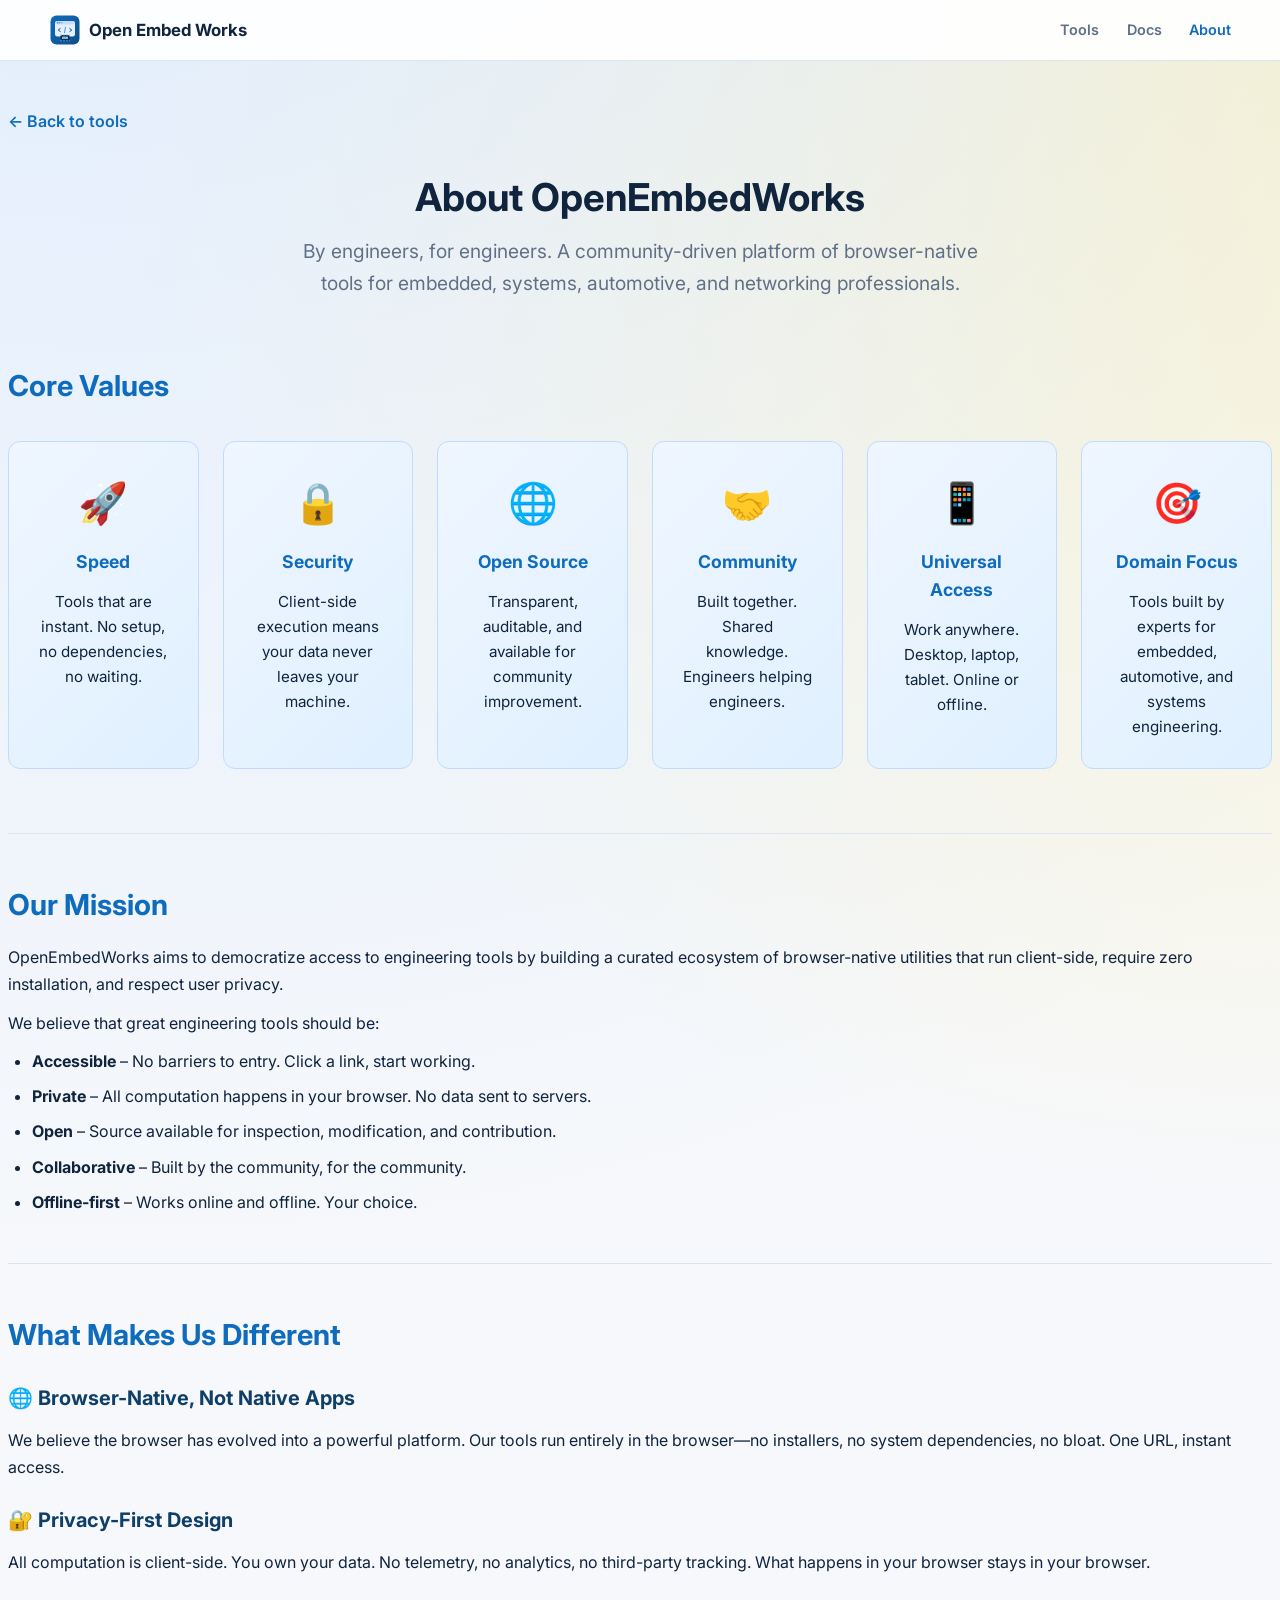
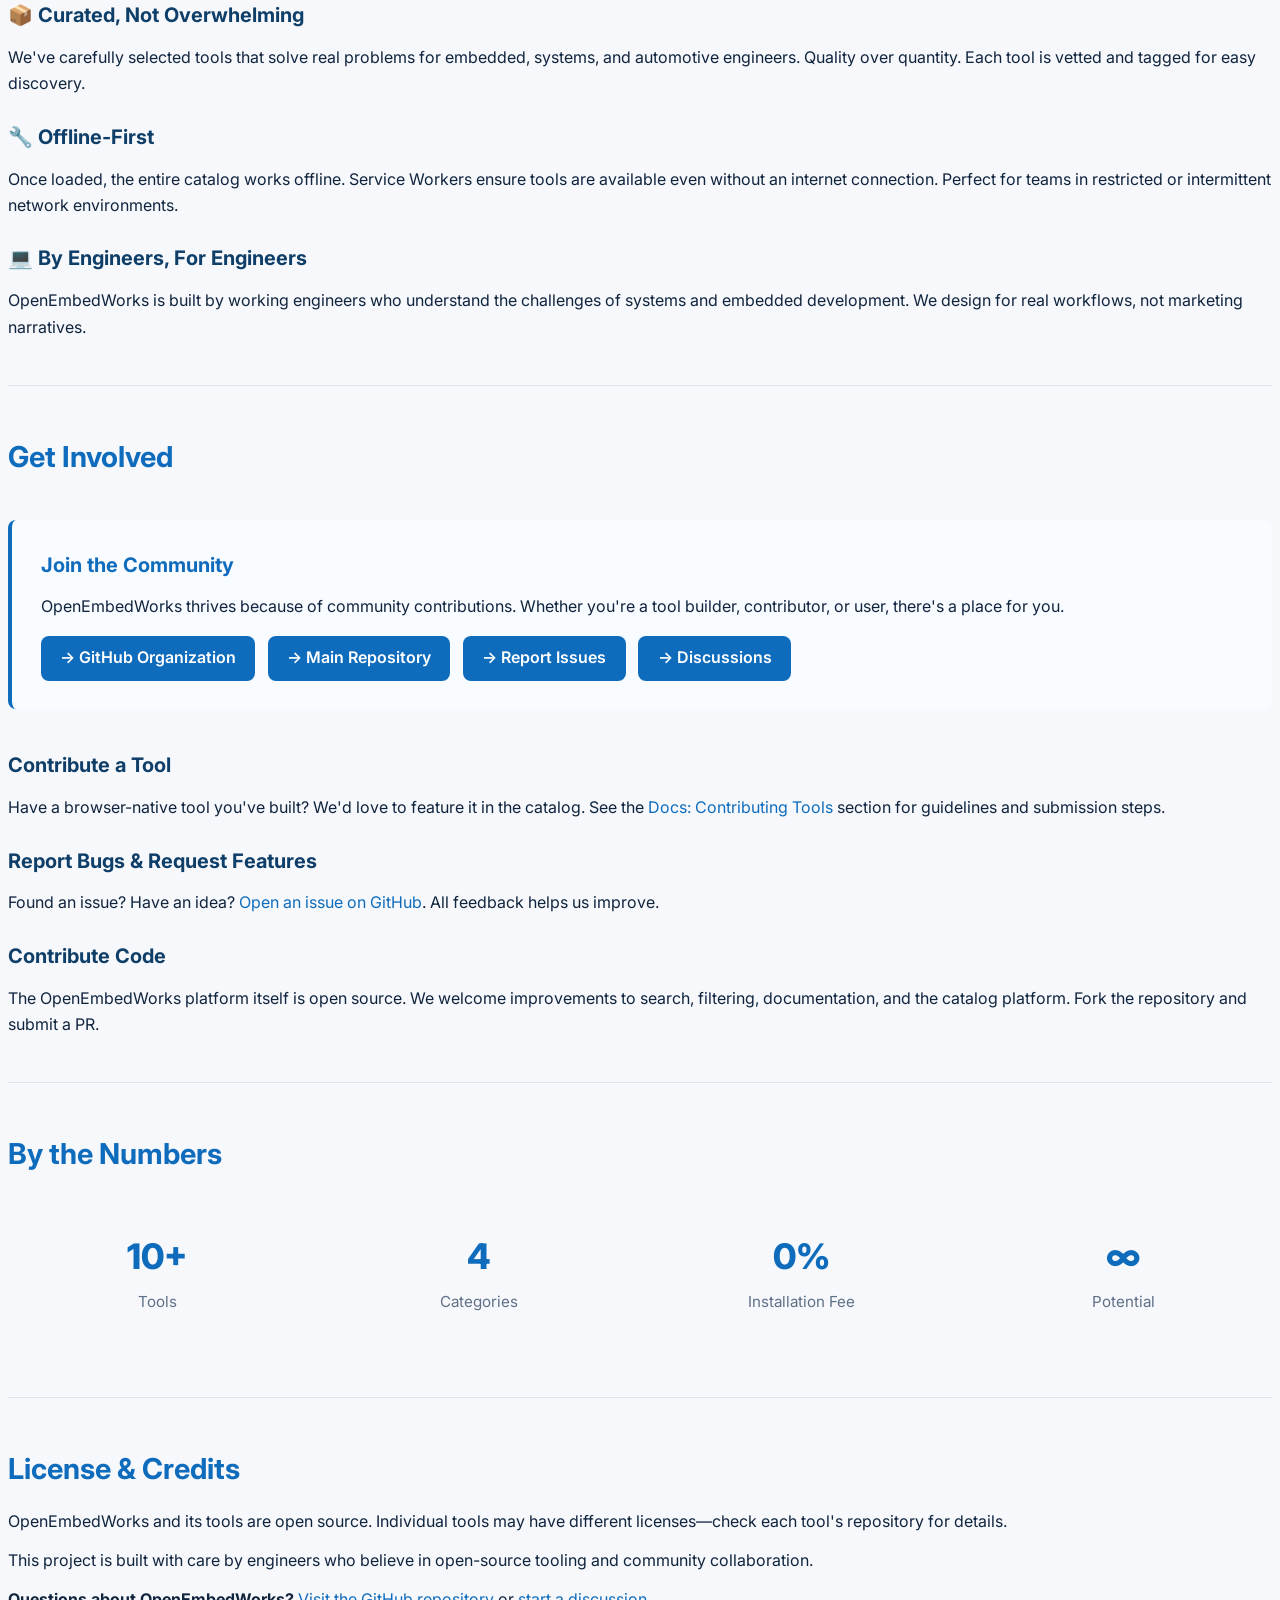
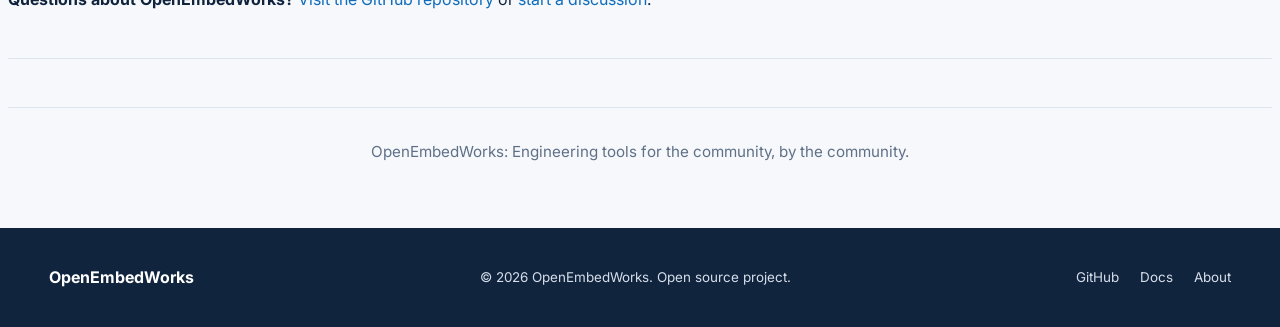
==== about.html @ 5eeb5088 "Add docs/about pages and refine catalog UI" ====
<!DOCTYPE html>
<html lang="en">
<head>
  <meta charset="UTF-8" />
  <meta name="viewport" content="width=device-width, initial-scale=1.0" />
  <title>About | OpenEmbedWorks</title>
  <meta name="description" content="Learn about OpenEmbedWorks: a community-driven, open-source platform for browser-native engineering tools." />
  <meta name="robots" content="index, follow" />
  <link rel="canonical" href="https://openembedworks.github.io/about.html" />

  <!-- Preconnect for fonts -->
  <link rel="preconnect" href="https://fonts.googleapis.com" />
  <link rel="preconnect" href="https://fonts.gstatic.com" crossorigin />
  <link
    href="https://fonts.googleapis.com/css2?family=Inter:wght@400;500;600;700;800&family=JetBrains+Mono:wght@400;500&display=swap"
    rel="stylesheet"
  />

  <!-- Stylesheet -->
  <link rel="stylesheet" href="./assets/css/style.css" />
  <meta name="theme-color" content="#1e293b" />

  <style>
    .about-container {
      max-width: 900px;
      margin: 0 auto;
    }

    .about-hero {
      text-align: center;
      margin-bottom: 4rem;
    }

    .about-hero h1 {
      font-size: 2.4rem;
      margin-bottom: .5rem;
      color: var(--color-text);
    }

    .about-hero p {
      font-size: 1.2rem;
      color: var(--color-muted);
      max-width: 700px;
      margin: 0 auto 1.5rem;
      line-height: 1.65;
    }

    .about-section {
      margin-bottom: 3rem;
      padding-bottom: 2rem;
      border-bottom: 1px solid var(--color-border);
    }

    .about-section:last-child {
      border-bottom: none;
    }

    .about-section h2 {
      font-size: 1.8rem;
      margin-bottom: 1rem;
      color: var(--color-primary);
    }

    .about-section h3 {
      font-size: 1.25rem;
      margin-top: 1.5rem;
      margin-bottom: .8rem;
      color: #0f3f69;
    }

    .about-section p {
      font-size: 1rem;
      line-height: 1.65;
      color: var(--color-text);
      margin-bottom: .8rem;
    }

    .about-section ul {
      margin-left: 1.5rem;
      margin-bottom: 1rem;
    }

    .about-section li {
      font-size: 1rem;
      line-height: 1.6;
      color: var(--color-text);
      margin-bottom: .6rem;
    }

    .values-grid {
      display: grid;
      grid-template-columns: repeat(6, 1fr);
      gap: 1.5rem;
      margin: 2rem 0;
    }

    .value-card {
      background: linear-gradient(135deg, #eff6ff 0%, #e0f0ff 100%);
      border: 1px solid #bfdbfe;
      border-radius: 12px;
      padding: 1.8rem;
      text-align: center;
    }

    .value-card h3 {
      font-size: 1.1rem;
      margin-top: 0;
      color: var(--color-primary);
    }

    .value-card p {
      font-size: .95rem;
      margin-bottom: 0;
    }

    .value-emoji {
      font-size: 2.5rem;
      margin-bottom: .8rem;
      display: block;
    }

    .community-cta {
      background: #f8fbff;
      border-left: 4px solid var(--color-primary);
      border-radius: 8px;
      padding: 1.8rem;
      margin: 2.5rem 0;
    }

    .community-cta h3 {
      font-size: 1.25rem;
      margin-top: 0;
      color: var(--color-primary);
    }

    .community-cta p {
      font-size: 1rem;
      margin-bottom: 1rem;
    }

    .community-links {
      display: flex;
      flex-wrap: wrap;
      gap: .8rem;
    }

    .community-links a {
      display: inline-block;
      background: var(--color-primary);
      color: #fff;
      padding: .6rem 1.2rem;
      border-radius: 8px;
      font-weight: 600;
      text-decoration: none;
    }

    .community-links a:hover {
      background: #0d4f8a;
      text-decoration: none;
    }

    .back-link {
      display: inline-block;
      margin-bottom: 2rem;
      color: var(--color-primary);
      font-weight: 600;
    }

    .back-link:hover {
      text-decoration: underline;
    }

    .stats-row {
      display: grid;
      grid-template-columns: repeat(auto-fit, minmax(180px, 1fr));
      gap: 1.5rem;
      margin: 2rem 0;
      text-align: center;
    }

    .stat-item {
      padding: 1.2rem;
    }

    .stat-number {
      font-size: 2.2rem;
      font-weight: 800;
      color: var(--color-primary);
      margin-bottom: .3rem;
    }

    .stat-label {
      font-size: .95rem;
      color: var(--color-muted);
    }

    @media (max-width: 760px) {
      .about-hero h1 {
        font-size: 1.8rem;
      }

      .about-hero p {
        font-size: 1.05rem;
      }

      .about-section h2 {
        font-size: 1.4rem;
      }

      .values-grid {
        grid-template-columns: 1fr;
      }

      .community-links {
        flex-direction: column;
      }

      .community-links a {
        width: 100%;
        text-align: center;
      }
    }
  </style>
</head>
<body>

  <!-- NAVIGATION -->
  <nav class="site-nav" aria-label="Main navigation">
    <div class="container">
      <a href="./" class="nav-brand" aria-label="OpenEmbedWorks home">
        <img src="./assets/oew-logo.svg" class="nav-logo" width="32" height="32" alt="" aria-hidden="true" />
        <span>Open Embed Works</span>
      </a>

      <ul class="nav-links" role="list">
        <li><a href="./#tools">Tools</a></li>
        <li><a href="./docs.html">Docs</a></li>
        <li><a href="./about.html" aria-current="page">About</a></li>
      </ul>
    </div>
  </nav>

  <!-- MAIN CONTENT -->
  <main class="tools-sections" style="padding: 3rem 0 4rem;">
    <div class="container about-container">
      <a href="./#tools" class="back-link">← Back to tools</a>

      <section class="about-hero">
        <h1>About OpenEmbedWorks</h1>
        <p>
          By engineers, for engineers. A community-driven platform of browser-native tools for embedded, systems, automotive, and networking professionals.
        </p>
      </section>

      <!-- Core Values -->
      <section class="about-section">
        <h2>Core Values</h2>

        <div class="values-grid">
          <div class="value-card">
            <span class="value-emoji">🚀</span>
            <h3>Speed</h3>
            <p>Tools that are instant. No setup, no dependencies, no waiting.</p>
          </div>

          <div class="value-card">
            <span class="value-emoji">🔒</span>
            <h3>Security</h3>
            <p>Client-side execution means your data never leaves your machine.</p>
          </div>

          <div class="value-card">
            <span class="value-emoji">🌐</span>
            <h3>Open Source</h3>
            <p>Transparent, auditable, and available for community improvement.</p>
          </div>

          <div class="value-card">
            <span class="value-emoji">🤝</span>
            <h3>Community</h3>
            <p>Built together. Shared knowledge. Engineers helping engineers.</p>
          </div>

          <div class="value-card">
            <span class="value-emoji">📱</span>
            <h3>Universal Access</h3>
            <p>Work anywhere. Desktop, laptop, tablet. Online or offline.</p>
          </div>

          <div class="value-card">
            <span class="value-emoji">🎯</span>
            <h3>Domain Focus</h3>
            <p>Tools built by experts for embedded, automotive, and systems engineering.</p>
          </div>
        </div>
      </section>

      <!-- Mission & Vision -->
      <section class="about-section">
        <h2>Our Mission</h2>

        <p>
          OpenEmbedWorks aims to democratize access to engineering tools by building a curated ecosystem of browser-native utilities that run client-side, require zero installation, and respect user privacy.
        </p>

        <p>
          We believe that great engineering tools should be:
        </p>

        <ul>
          <li><strong>Accessible</strong> – No barriers to entry. Click a link, start working.</li>
          <li><strong>Private</strong> – All computation happens in your browser. No data sent to servers.</li>
          <li><strong>Open</strong> – Source available for inspection, modification, and contribution.</li>
          <li><strong>Collaborative</strong> – Built by the community, for the community.</li>
          <li><strong>Offline-first</strong> – Works online and offline. Your choice.</li>
        </ul>
      </section>

      <!-- What Makes Us Different -->
      <section class="about-section">
        <h2>What Makes Us Different</h2>

        <h3>🌐 Browser-Native, Not Native Apps</h3>
        <p>
          We believe the browser has evolved into a powerful platform. Our tools run entirely in the browser—no installers, no system dependencies, no bloat. One URL, instant access.
        </p>

        <h3>🔐 Privacy-First Design</h3>
        <p>
          All computation is client-side. You own your data. No telemetry, no analytics, no third-party tracking. What happens in your browser stays in your browser.
        </p>

        <h3>📦 Curated, Not Overwhelming</h3>
        <p>
          We've carefully selected tools that solve real problems for embedded, systems, and automotive engineers. Quality over quantity. Each tool is vetted and tagged for easy discovery.
        </p>

        <h3>🔧 Offline-First</h3>
        <p>
          Once loaded, the entire catalog works offline. Service Workers ensure tools are available even without an internet connection. Perfect for teams in restricted or intermittent network environments.
        </p>

        <h3>💻 By Engineers, For Engineers</h3>
        <p>
          OpenEmbedWorks is built by working engineers who understand the challenges of systems and embedded development. We design for real workflows, not marketing narratives.
        </p>
      </section>

      <!-- Getting Started -->
      <section class="about-section">
        <h2>Get Involved</h2>

        <div class="community-cta">
          <h3>Join the Community</h3>
          <p>
            OpenEmbedWorks thrives because of community contributions. Whether you're a tool builder, contributor, or user, there's a place for you.
          </p>

          <div class="community-links">
            <a href="https://github.com/openembedworks" target="_blank" rel="noopener noreferrer">
              → GitHub Organization
            </a>
            <a href="https://github.com/openembedworks/openembedworks.github.io" target="_blank" rel="noopener noreferrer">
              → Main Repository
            </a>
            <a href="https://github.com/openembedworks/openembedworks.github.io/issues" target="_blank" rel="noopener noreferrer">
              → Report Issues
            </a>
            <a href="https://github.com/openembedworks/openembedworks.github.io/discussions" target="_blank" rel="noopener noreferrer">
              → Discussions
            </a>
          </div>
        </div>

        <h3>Contribute a Tool</h3>
        <p>
          Have a browser-native tool you've built? We'd love to feature it in the catalog. See the <a href="./docs.html#contributing">Docs: Contributing Tools</a> section for guidelines and submission steps.
        </p>

        <h3>Report Bugs & Request Features</h3>
        <p>
          Found an issue? Have an idea? <a href="https://github.com/openembedworks/openembedworks.github.io/issues" target="_blank">Open an issue on GitHub</a>. All feedback helps us improve.
        </p>

        <h3>Contribute Code</h3>
        <p>
          The OpenEmbedWorks platform itself is open source. We welcome improvements to search, filtering, documentation, and the catalog platform. Fork the repository and submit a PR.
        </p>
      </section>

      <!-- Stats -->
      <section class="about-section">
        <h2>By the Numbers</h2>
        <div class="stats-row">
          <div class="stat-item">
            <div class="stat-number">10+</div>
            <div class="stat-label">Tools</div>
          </div>
          <div class="stat-item">
            <div class="stat-number">4</div>
            <div class="stat-label">Categories</div>
          </div>
          <div class="stat-item">
            <div class="stat-number">0%</div>
            <div class="stat-label">Installation Fee</div>
          </div>
          <div class="stat-item">
            <div class="stat-number">∞</div>
            <div class="stat-label">Potential</div>
          </div>
        </div>
      </section>

      <!-- License & Credits -->
      <section class="about-section">
        <h2>License & Credits</h2>

        <p>
          OpenEmbedWorks and its tools are open source. Individual tools may have different licenses—check each tool's repository for details.
        </p>

        <p>
          This project is built with care by engineers who believe in open-source tooling and community collaboration.
        </p>

        <p>
          <strong>Questions about OpenEmbedWorks?</strong> <a href="https://github.com/openembedworks/openembedworks.github.io" target="_blank">Visit the GitHub repository</a> or <a href="https://github.com/openembedworks/openembedworks.github.io/discussions" target="_blank">start a discussion</a>.
        </p>
      </section>

      <div style="margin-top: 3rem; padding-top: 2rem; border-top: 1px solid var(--color-border); text-align: center;">
        <p style="color: var(--color-muted); font-size: .95rem;">
          OpenEmbedWorks: Engineering tools for the community, by the community.
        </p>
      </div>
    </div>
  </main>

  <!-- FOOTER -->
  <footer class="site-footer" role="contentinfo">
    <div class="container">
      <div class="footer-inner">
        <span class="footer-brand">OpenEmbedWorks</span>
        <p class="footer-copy">
          &copy; <span id="footer-year"></span> OpenEmbedWorks. Open source project.
        </p>
        <ul class="footer-links" role="list">
          <li><a href="https://github.com/openembedworks" target="_blank" rel="noopener noreferrer">GitHub</a></li>
          <li><a href="./docs.html">Docs</a></li>
          <li><a href="./about.html">About</a></li>
        </ul>
      </div>
    </div>
  </footer>

  <script>
    document.getElementById('footer-year').textContent = new Date().getFullYear();
  </script>

</body>
</html>
---- assets/css/style.css ----
/* ============================================================
   OpenEmbedWorks - Main Stylesheet
   File: assets/css/style.css
   ============================================================ */

*, *::before, *::after { box-sizing: border-box; margin: 0; padding: 0; }

:root {
  --color-bg: #f6f8fb;
  --color-surface: #ffffff;
  --color-border: #dbe5f0;
  --color-primary: #0f6cbd;
  --color-primary-dark: #0d4f8a;
  --color-accent: #f59e0b;
  --color-text: #10243e;
  --color-muted: #5f7087;
  --color-footer-bg: #10243e;
  --color-footer-text: #d6deea;

  --shadow-sm: 0 1px 3px rgba(0, 0, 0, .08), 0 1px 2px rgba(0, 0, 0, .05);
  --shadow-md: 0 10px 26px rgba(0, 0, 0, .11);

  --radius-sm: 8px;
  --radius-md: 14px;

  --font-sans: 'Inter', system-ui, -apple-system, sans-serif;
  --max-width: 1220px;
}

html { scroll-behavior: smooth; }

body {
  font-family: var(--font-sans);
  background: radial-gradient(circle at 10% -20%, #dbeafe, transparent 45%),
              radial-gradient(circle at 100% 0%, #fef3c7, transparent 32%),
              var(--color-bg);
  color: var(--color-text);
  line-height: 1.6;
  min-height: 100vh;
  display: flex;
  flex-direction: column;
}

a { color: var(--color-primary); text-decoration: none; }
a:hover { text-decoration: underline; }

.container {
  max-width: var(--max-width);
  margin-inline: auto;
  padding-inline: 1.2rem;
}

.site-nav {
  position: sticky;
  top: 0;
  z-index: 100;
  background: rgba(255, 255, 255, .92);
  border-bottom: 1px solid var(--color-border);
  backdrop-filter: blur(8px);
}

.site-nav .container {
  display: flex;
  align-items: center;
  justify-content: space-between;
  height: 60px;
}

.nav-brand {
  display: flex;
  align-items: center;
  gap: .5rem;
  font-weight: 700;
  font-size: 1.05rem;
  color: var(--color-text);
}

.nav-brand:hover { text-decoration: none; }
.nav-brand svg { color: var(--color-primary); }

.nav-logo {
  width: 32px;
  height: 32px;
  display: block;
  border-radius: 6px;
}

.nav-links {
  display: flex;
  gap: 1.7rem;
  list-style: none;
}

.nav-links a {
  font-size: .9rem;
  font-weight: 600;
  color: var(--color-muted);
}

.nav-links a:hover,
.nav-links a[aria-current="page"] {
  color: var(--color-primary);
  text-decoration: none;
}

.hero {
  background: linear-gradient(132deg, #0b335b 0%, #10243e 55%, #1b3657 100%);
  color: #fff;
  padding: 4.6rem 0 3.8rem;
  text-align: center;
}

.hero-badge {
  display: inline-flex;
  align-items: center;
  gap: .4rem;
  background: rgba(255, 255, 255, .12);
  border: 1px solid rgba(255, 255, 255, .24);
  border-radius: 999px;
  padding: .33rem .9rem;
  font-size: .80rem;
  font-weight: 700;
  letter-spacing: .05em;
  text-transform: uppercase;
  margin-bottom: 1.2rem;
  color: #dbeafe;
}

.hero h1 {
  font-size: clamp(2.1rem, 5vw, 3.4rem);
  font-weight: 800;
  line-height: 1.1;
  margin-bottom: .85rem;
}

.hero h1 span { color: #93c5fd; }

.hero p {
  font-size: 1.03rem;
  color: #bfdbfe;
  max-width: 700px;
  margin: 0 auto 1.8rem;
}

.hero-actions {
  display: flex;
  gap: .85rem;
  justify-content: center;
  flex-wrap: wrap;
}

.btn {
  display: inline-flex;
  align-items: center;
  justify-content: center;
  gap: .45rem;
  padding: .64rem 1.35rem;
  border-radius: var(--radius-sm);
  font-size: .92rem;
  font-weight: 700;
  border: 1px solid transparent;
  cursor: pointer;
}

.btn-primary {
  background: var(--color-accent);
  color: #13233a;
}

.btn-primary:hover {
  text-decoration: none;
  background: #fbbf24;
}

.btn-outline {
  background: transparent;
  color: #e2e8f0;
  border-color: rgba(255, 255, 255, .35);
}

.btn-outline:hover {
  background: rgba(255, 255, 255, .09);
  text-decoration: none;
}

.tools-sections {
  padding: 2rem 0 2.5rem;
  flex: 1;
}

.tools-sections .container {
  max-width: 100%;
  width: 100%;
  padding-inline: .5rem;
}

.catalog-shell {
  display: grid;
  grid-template-columns: 300px minmax(0, 1fr);
  gap: .8rem;
  align-items: start;
}

.catalog-sidebar {
  position: sticky;
  top: 78px;
  display: grid;
  gap: .65rem;
}

.sidebar-card {
  background: var(--color-surface);
  border: 1px solid var(--color-border);
  border-radius: var(--radius-md);
  padding: .75rem;
  box-shadow: var(--shadow-sm);
}

.sidebar-card h2 {
  font-size: 1.02rem;
  margin-bottom: .25rem;
}

.sidebar-card h3 {
  font-size: .92rem;
  margin-bottom: .55rem;
}

.sidebar-card p {
  color: var(--color-muted);
  font-size: .85rem;
  margin-bottom: .8rem;
}

.field-label {
  display: block;
  font-size: .8rem;
  color: var(--color-muted);
  margin-bottom: .3rem;
}

.search-input,
.sort-select {
  width: 100%;
  border: 1px solid var(--color-border);
  border-radius: 10px;
  padding: .58rem .7rem;
  font-size: .88rem;
  margin-bottom: .65rem;
  background: #fff;
}

.toolbar-fields {
  display: grid;
  grid-template-columns: 1fr;
  gap: .5rem;
  align-items: end;
}

.toolbar-field {
  min-width: 0;
}

.toolbar-action {
  display: flex;
}

.btn-clear {
  width: 100%;
  background: #edf4ff;
  color: var(--color-primary-dark);
  border-color: #b8d4f5;
  font-weight: 700;
}

.btn-clear:hover { background: #dcecff; }

.facet-list {
  list-style: none;
  display: inline-flex;
  flex-wrap: nowrap;
  gap: 0;
  border: 1px solid #0f6cbd;
  border-radius: 8px;
  overflow: hidden;
}

.facet-btn {
  width: auto;
  text-align: left;
  border: 0;
  border-right: 1px solid #0d4f8a;
  border-radius: 0;
  background: #0f6cbd;
  color: #ffffff;
  padding: .68rem 1.2rem;
  font-size: 1rem;
  font-weight: 500;
  line-height: 1.15;
  cursor: pointer;
}

.facet-list li:last-child .facet-btn {
  border-right: 0;
}

.facet-btn.is-active {
  background: #0d4f8a;
  color: #ffffff;
}

.subcategory-facets {
  display: flex;
  flex-wrap: wrap;
  gap: .45rem;
}

.subfacet-btn {
  border: 1px solid #bcd6f2;
  background: #f3f8ff;
  color: #0f3f69;
  border-radius: 999px;
  padding: .28rem .62rem;
  font-size: .78rem;
  font-weight: 700;
  cursor: pointer;
}

.subfacet-btn.is-active {
  background: #0f6cbd;
  color: #fff;
  border-color: #0f6cbd;
}

.catalog-results {
  background: var(--color-surface);
  border: 1px solid var(--color-border);
  border-radius: var(--radius-md);
  padding: .75rem;
  box-shadow: var(--shadow-sm);
}

.catalog-categories-bar {
  border-bottom: 1px solid var(--color-border);
  margin-bottom: .65rem;
  padding-bottom: .5rem;
}

.catalog-categories-bar h3 {
  font-size: .9rem;
  margin-bottom: .45rem;
  color: #0f3f69;
}

.results-header {
  display: grid;
  grid-template-columns: auto minmax(320px, 460px) auto;
  align-items: center;
  border-bottom: 1px solid var(--color-border);
  margin-bottom: .7rem;
  padding-bottom: .5rem;
  gap: .6rem;
}

.results-header h2 {
  font-size: 1.25rem;
}

.results-controls {
  display: flex;
  align-items: center;
  gap: .45rem;
  justify-self: center;
  width: 100%;
}

.results-controls .search-input {
  margin-bottom: 0;
  min-width: 220px;
}

.results-controls .btn-clear {
  width: auto;
  white-space: nowrap;
}

.results-meta {
  text-align: right;
}

.view-toggle {
  display: inline-flex;
  border: 1px solid var(--color-border);
  border-radius: 999px;
  overflow: hidden;
  margin-bottom: .35rem;
  float: right;
}

.view-btn {
  display: inline-flex;
  align-items: center;
  justify-content: center;
  border: none;
  background: #f7fbff;
  color: #33587a;
  width: 2.1rem;
  height: 2rem;
  padding: 0;
  cursor: pointer;
}

.view-btn svg {
  width: 1rem;
  height: 1rem;
}

.view-btn + .view-btn {
  border-left: 1px solid var(--color-border);
}

.view-btn.is-active {
  background: #0f6cbd;
  color: #fff;
}

#results-count {
  font-size: .84rem;
  color: var(--color-muted);
}

.active-path {
  font-size: .8rem;
  color: #0f3f69;
  font-weight: 700;
}

.catalog-status {
  font-size: .8rem;
  color: var(--color-muted);
}

.table-wrap {
  overflow-x: auto;
}

.tools-table {
  width: 100%;
  border-collapse: collapse;
  min-width: 780px;
}

.tools-table th,
.tools-table td {
  border-bottom: 1px solid var(--color-border);
  padding: .5rem .42rem;
  text-align: left;
  vertical-align: top;
  font-size: .83rem;
}

.tools-table th {
  font-size: .76rem;
  text-transform: uppercase;
  letter-spacing: .05em;
  color: var(--color-muted);
  position: sticky;
  top: 0;
  background: #f8fbff;
}

.col-sort-btn {
  display: inline-flex;
  align-items: center;
  gap: .3rem;
  background: transparent;
  border: 0;
  color: inherit;
  font: inherit;
  text-transform: inherit;
  letter-spacing: inherit;
  cursor: pointer;
}

.col-sort-btn.is-active {
  color: #0f6cbd;
}

.sort-indicator {
  width: .9rem;
  text-align: center;
  font-size: .72rem;
  opacity: .85;
}

.tools-table tbody tr:hover {
  background: #f8fbff;
}

.cell-tool {
  font-weight: 700;
}

.cell-description {
  color: var(--color-muted);
}

.tool-table-link {
  display: inline-block;
  font-weight: 700;
}

.tools-tiles {
  display: grid;
  grid-template-columns: repeat(auto-fill, minmax(230px, 1fr));
  gap: .55rem;
}

.tool-tile {
  border: 1px solid var(--color-border);
  border-radius: 10px;
  background: #fbfdff;
  padding: .6rem;
  display: flex;
  flex-direction: column;
  gap: .35rem;
}

.tool-tile-title {
  font-size: .92rem;
  line-height: 1.3;
}

.tool-tile-meta,
.tool-tile-rating {
  font-size: .76rem;
  color: #456788;
}

.tool-tile-desc {
  font-size: .8rem;
  color: var(--color-muted);
  line-height: 1.45;
  flex: 1;
}

.table-empty {
  text-align: center;
  color: var(--color-muted);
  padding: 1.2rem;
}

.tools-loading,
.tools-error {
  text-align: center;
  padding: 2rem 1rem;
  color: var(--color-muted);
}

.tools-error { color: #b91c1c; }

.skeleton {
  background: linear-gradient(90deg, #e2e8f0 25%, #f1f5f9 50%, #e2e8f0 75%);
  background-size: 200% 100%;
  animation: shimmer 1.4s infinite;
}

.skeleton-card {
  height: 150px;
  border-radius: 12px;
}

.table-skeleton-row {
  height: 18px;
  border-radius: 8px;
}

@keyframes shimmer {
  0% { background-position: 200% 0; }
  100% { background-position: -200% 0; }
}

.site-footer {
  background: var(--color-footer-bg);
  color: var(--color-footer-text);
  padding: 2.3rem 0;
  margin-top: auto;
}

.footer-inner {
  display: flex;
  align-items: center;
  justify-content: space-between;
  flex-wrap: wrap;
  gap: 1rem;
}

.footer-brand {
  font-weight: 700;
  font-size: 1rem;
  color: #fff;
}

.footer-copy {
  font-size: .84rem;
}

.footer-links {
  display: flex;
  gap: 1.3rem;
  list-style: none;
  font-size: .84rem;
}

.footer-links a {
  color: var(--color-footer-text);
}

.footer-links a:hover {
  color: #fff;
  text-decoration: none;
}

@media (max-width: 980px) {
  .catalog-shell {
    grid-template-columns: 1fr;
  }

  .catalog-sidebar {
    position: static;
  }

  .results-header {
    grid-template-columns: 1fr;
    align-items: start;
  }

  .results-controls {
    justify-self: start;
    max-width: 520px;
  }

  .results-meta {
    text-align: left;
  }

  .toolbar-fields {
    grid-template-columns: 1fr 1fr auto;
  }

  .subcategory-facets { max-height: 220px; overflow: auto; }
}

@media (max-width: 760px) {
  .nav-links { gap: 1rem; }
  .nav-links a { font-size: .82rem; }

  .hero {
    padding: 3.4rem 0 3rem;
  }

  .toolbar-fields {
    grid-template-columns: 1fr;
  }

  .results-header {
    gap: .4rem;
  }

  .results-controls {
    flex-direction: row;
    align-items: center;
    max-width: 100%;
  }

  .results-controls .search-input {
    flex: 1;
    min-width: 0;
  }

  .results-controls .btn-clear {
    width: auto;
  }

  .view-toggle {
    margin-bottom: .2rem;
  }

  .footer-inner {
    flex-direction: column;
    text-align: center;
  }

  .footer-links {
    justify-content: center;
  }
}

@media (max-width: 420px) {
  .nav-brand span { display: none; }
}
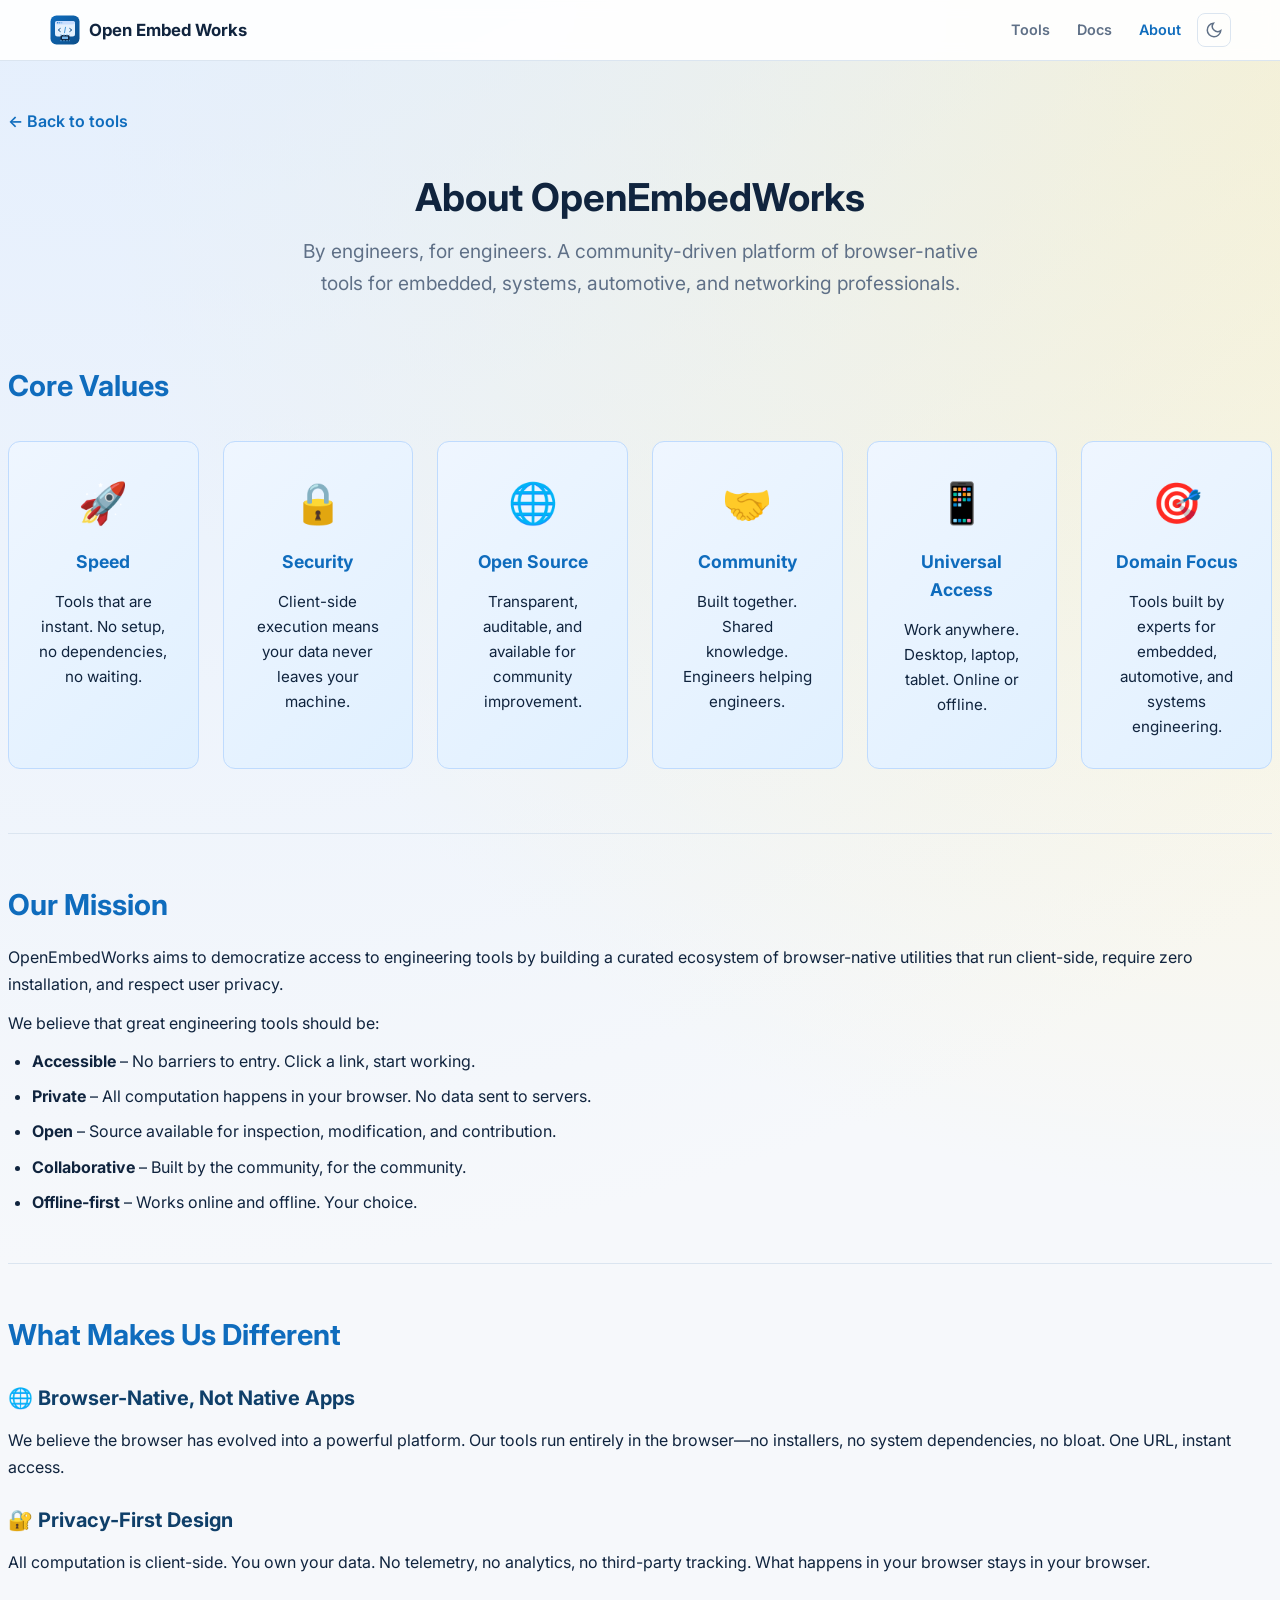
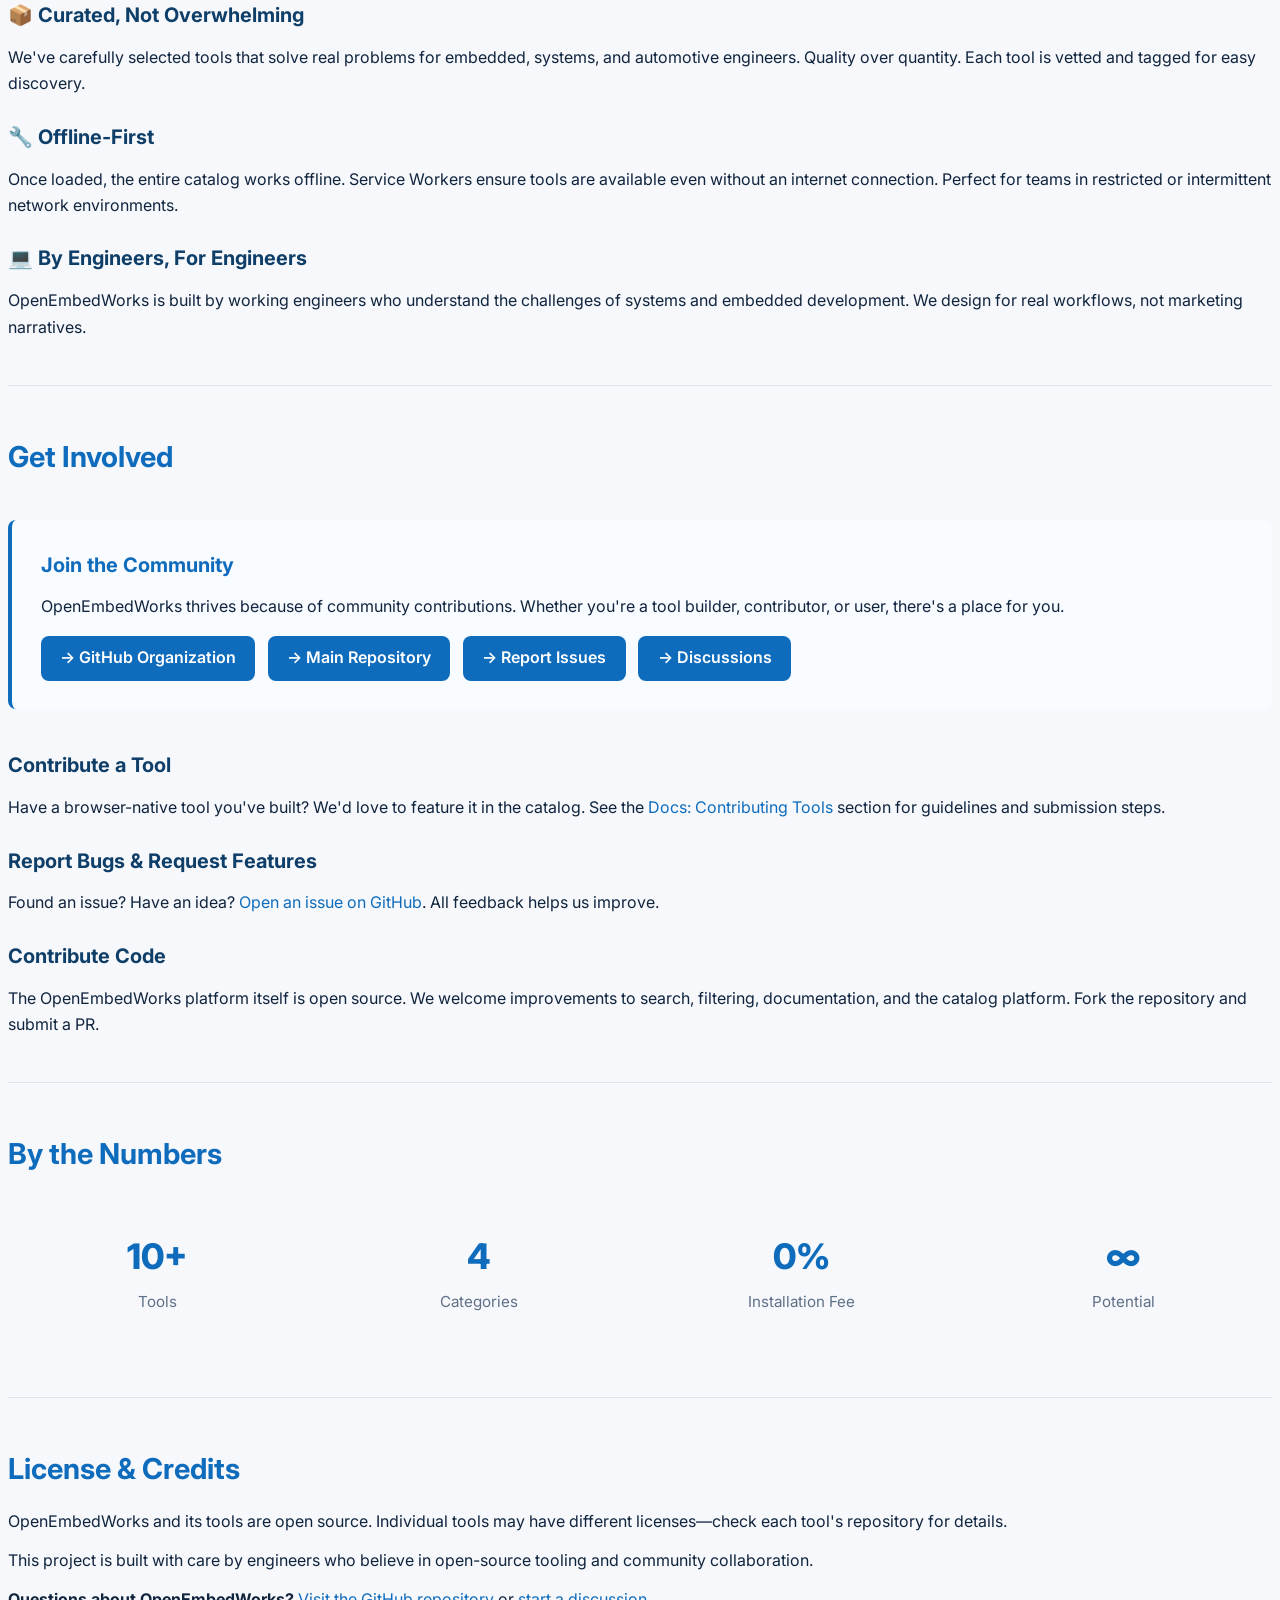
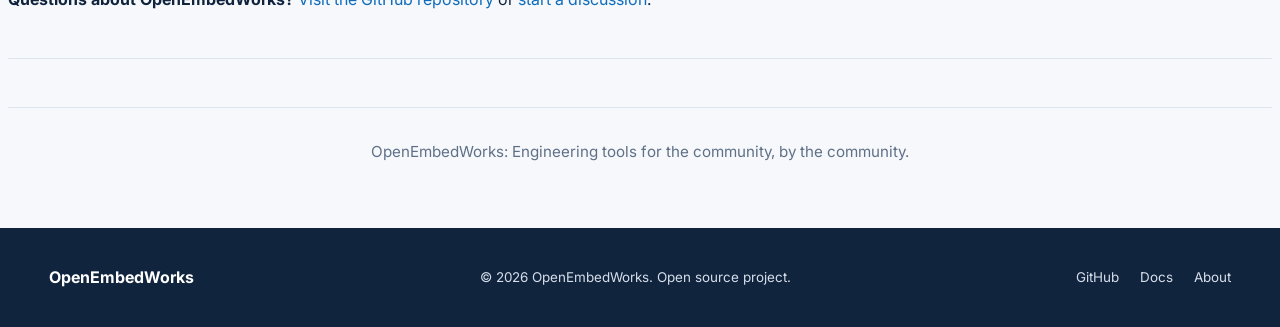
==== commit e3be14a3: "feat: dark/light theme toggle, publisher+logo columns, request tool/issue/discussion button - Add da" ====
--- a/about.html
+++ b/about.html
@@ -2,6 +2,8 @@
 <html lang="en">
 <head>
   <meta charset="UTF-8" />
+  <!-- Prevent flash of wrong theme before CSS renders -->
+  <script>try{var t=localStorage.getItem('oew-theme');if(t==='dark'||(t===null&&matchMedia('(prefers-color-scheme:dark)').matches))document.documentElement.setAttribute('data-theme','dark')}catch(e){}</script>
   <meta name="viewport" content="width=device-width, initial-scale=1.0" />
   <title>About | OpenEmbedWorks</title>
   <meta name="description" content="Learn about OpenEmbedWorks: a community-driven, open-source platform for browser-native engineering tools." />
@@ -220,6 +222,15 @@
         text-align: center;
       }
     }
+
+    [data-theme="dark"] .about-section h3 { color: #7ec8e3; }
+
+    [data-theme="dark"] .value-card {
+      background: linear-gradient(135deg, #1a2a40 0%, #0d2035 100%);
+      border-color: #2d4a66;
+    }
+
+    [data-theme="dark"] .community-cta { background: #161b22; }
   </style>
 </head>
 <body>
@@ -232,11 +243,17 @@
         <span>Open Embed Works</span>
       </a>
 
-      <ul class="nav-links" role="list">
-        <li><a href="./#tools">Tools</a></li>
-        <li><a href="./docs.html">Docs</a></li>
-        <li><a href="./about.html" aria-current="page">About</a></li>
-      </ul>
+      <div class="nav-right">
+        <ul class="nav-links" role="list">
+          <li><a href="./#tools">Tools</a></li>
+          <li><a href="./docs.html">Docs</a></li>
+          <li><a href="./about.html" aria-current="page">About</a></li>
+        </ul>
+        <button class="theme-toggle" id="theme-toggle" aria-label="Toggle theme" title="Toggle dark/light theme">
+          <svg class="icon-moon" width="18" height="18" viewBox="0 0 24 24" fill="none" stroke="currentColor" stroke-width="2" aria-hidden="true"><path d="M21 12.79A9 9 0 1 1 11.21 3 7 7 0 0 0 21 12.79z"/></svg>
+          <svg class="icon-sun" width="18" height="18" viewBox="0 0 24 24" fill="none" stroke="currentColor" stroke-width="2" aria-hidden="true"><circle cx="12" cy="12" r="5"/><line x1="12" y1="1" x2="12" y2="3"/><line x1="12" y1="21" x2="12" y2="23"/><line x1="4.22" y1="4.22" x2="5.64" y2="5.64"/><line x1="18.36" y1="18.36" x2="19.78" y2="19.78"/><line x1="1" y1="12" x2="3" y2="12"/><line x1="21" y1="12" x2="23" y2="12"/><line x1="4.22" y1="19.78" x2="5.64" y2="18.36"/><line x1="18.36" y1="5.64" x2="19.78" y2="4.22"/></svg>
+        </button>
+      </div>
     </div>
   </nav>
 
@@ -453,6 +470,7 @@
     </div>
   </footer>
 
+  <script src="./assets/js/theme.js" defer></script>
   <script>
     document.getElementById('footer-year').textContent = new Date().getFullYear();
   </script>
--- a/assets/css/style.css
+++ b/assets/css/style.css
@@ -103,6 +103,37 @@
   text-decoration: none;
 }
 
+.nav-right {
+  display: flex;
+  align-items: center;
+  gap: 1rem;
+}
+
+.theme-toggle {
+  background: transparent;
+  border: 1px solid var(--color-border);
+  border-radius: var(--radius-sm);
+  color: var(--color-muted);
+  cursor: pointer;
+  width: 2.1rem;
+  height: 2.1rem;
+  display: inline-flex;
+  align-items: center;
+  justify-content: center;
+  flex-shrink: 0;
+  padding: 0;
+}
+
+.theme-toggle:hover {
+  color: var(--color-text);
+  background: var(--color-surface);
+}
+
+/* Show moon in light mode, sun in dark mode */
+.icon-sun { display: none; }
+[data-theme="dark"] .icon-sun { display: block; }
+[data-theme="dark"] .icon-moon { display: none; }
+
 .hero {
   background: linear-gradient(132deg, #0b335b 0%, #10243e 55%, #1b3657 100%);
   color: #fff;
@@ -180,6 +211,16 @@
 
 .btn-outline:hover {
   background: rgba(255, 255, 255, .09);
+  text-decoration: none;
+}
+
+.btn-outline-amber {
+  color: #fcd34d;
+  border-color: rgba(245, 158, 11, .55);
+}
+
+.btn-outline-amber:hover {
+  background: rgba(245, 158, 11, .12);
   text-decoration: none;
 }
 
@@ -501,13 +542,58 @@
   font-weight: 700;
 }
 
+.cell-tool-inner {
+  display: flex;
+  align-items: center;
+  gap: .45rem;
+}
+
 .cell-description {
   color: var(--color-muted);
+}
+
+.tool-logo {
+  width: 20px;
+  height: 20px;
+  border-radius: 50%;
+  flex-shrink: 0;
+  object-fit: cover;
+}
+
+.tool-logo-placeholder {
+  display: inline-block;
+  width: 20px;
+  height: 20px;
+  border-radius: 50%;
+  background: var(--color-border);
+  flex-shrink: 0;
 }
 
 .tool-table-link {
   display: inline-block;
   font-weight: 700;
+}
+
+.tool-title-link {
+  color: inherit;
+  text-decoration: none;
+}
+
+.tool-title-link:hover {
+  text-decoration: underline;
+}
+
+.tool-actions {
+  display: inline-flex;
+  align-items: center;
+  gap: .6rem;
+  flex-wrap: wrap;
+}
+
+.tool-action-muted {
+  color: var(--color-muted);
+  font-size: .84rem;
+  font-weight: 600;
 }
 
 .tools-tiles {
@@ -529,6 +615,10 @@
 .tool-tile-title {
   font-size: .92rem;
   line-height: 1.3;
+  display: flex;
+  align-items: center;
+  gap: .4rem;
+  flex-wrap: wrap;
 }
 
 .tool-tile-meta,
@@ -699,3 +789,101 @@
 @media (max-width: 420px) {
   .nav-brand span { display: none; }
 }
+
+/* ============================================================
+   Dark theme
+   ============================================================ */
+[data-theme="dark"] {
+  --color-bg: #0d1117;
+  --color-surface: #161b22;
+  --color-border: #30363d;
+  --color-primary: #58a6ff;
+  --color-primary-dark: #388bfd;
+  --color-text: #e6edf3;
+  --color-muted: #8b949e;
+  --color-footer-bg: #010409;
+  --color-footer-text: #8b949e;
+  --shadow-sm: 0 1px 3px rgba(0,0,0,.4), 0 1px 2px rgba(0,0,0,.3);
+  --shadow-md: 0 10px 26px rgba(0,0,0,.5);
+}
+
+[data-theme="dark"] body {
+  background:
+    radial-gradient(circle at 10% -20%, #0d2142, transparent 45%),
+    radial-gradient(circle at 100% 0%, #1a1200, transparent 32%),
+    var(--color-bg);
+}
+
+[data-theme="dark"] .site-nav {
+  background: rgba(13, 17, 23, .92);
+}
+
+[data-theme="dark"] .search-input,
+[data-theme="dark"] .sort-select {
+  background: var(--color-surface);
+  color: var(--color-text);
+  border-color: var(--color-border);
+  color-scheme: dark;
+}
+
+[data-theme="dark"] .btn-clear {
+  background: #1c2d40;
+  color: var(--color-primary);
+  border-color: #2d4a66;
+}
+
+[data-theme="dark"] .btn-clear:hover { background: #243a52; }
+
+[data-theme="dark"] .facet-list { border-color: #2d5a8e; }
+
+[data-theme="dark"] .facet-btn {
+  background: #1c3a5c;
+  color: #c8dfff;
+  border-color: #2d5a8e;
+}
+
+[data-theme="dark"] .facet-btn.is-active {
+  background: #1f5090;
+  color: #fff;
+}
+
+[data-theme="dark"] .subfacet-btn {
+  background: #1c2d40;
+  color: #7ec8e3;
+  border-color: #2d4a66;
+}
+
+[data-theme="dark"] .subfacet-btn.is-active {
+  background: var(--color-primary);
+  color: #0d1117;
+  border-color: var(--color-primary);
+}
+
+[data-theme="dark"] .view-btn {
+  background: #1c2d40;
+  color: var(--color-muted);
+}
+
+[data-theme="dark"] .view-btn.is-active {
+  background: var(--color-primary);
+  color: #0d1117;
+}
+
+[data-theme="dark"] .tools-table th { background: #111820; }
+
+[data-theme="dark"] .tools-table tbody tr:hover { background: #1c2d40; }
+
+[data-theme="dark"] .tool-tile { background: var(--color-surface); }
+
+[data-theme="dark"] .tool-tile-meta,
+[data-theme="dark"] .tool-tile-rating { color: #7fa5c5; }
+
+[data-theme="dark"] .active-path,
+[data-theme="dark"] .catalog-categories-bar h3 { color: #7fa5c5; }
+
+[data-theme="dark"] .col-sort-btn.is-active { color: var(--color-primary); }
+
+[data-theme="dark"] .skeleton {
+  background: linear-gradient(90deg, #21262d 25%, #30363d 50%, #21262d 75%);
+  background-size: 200% 100%;
+}
